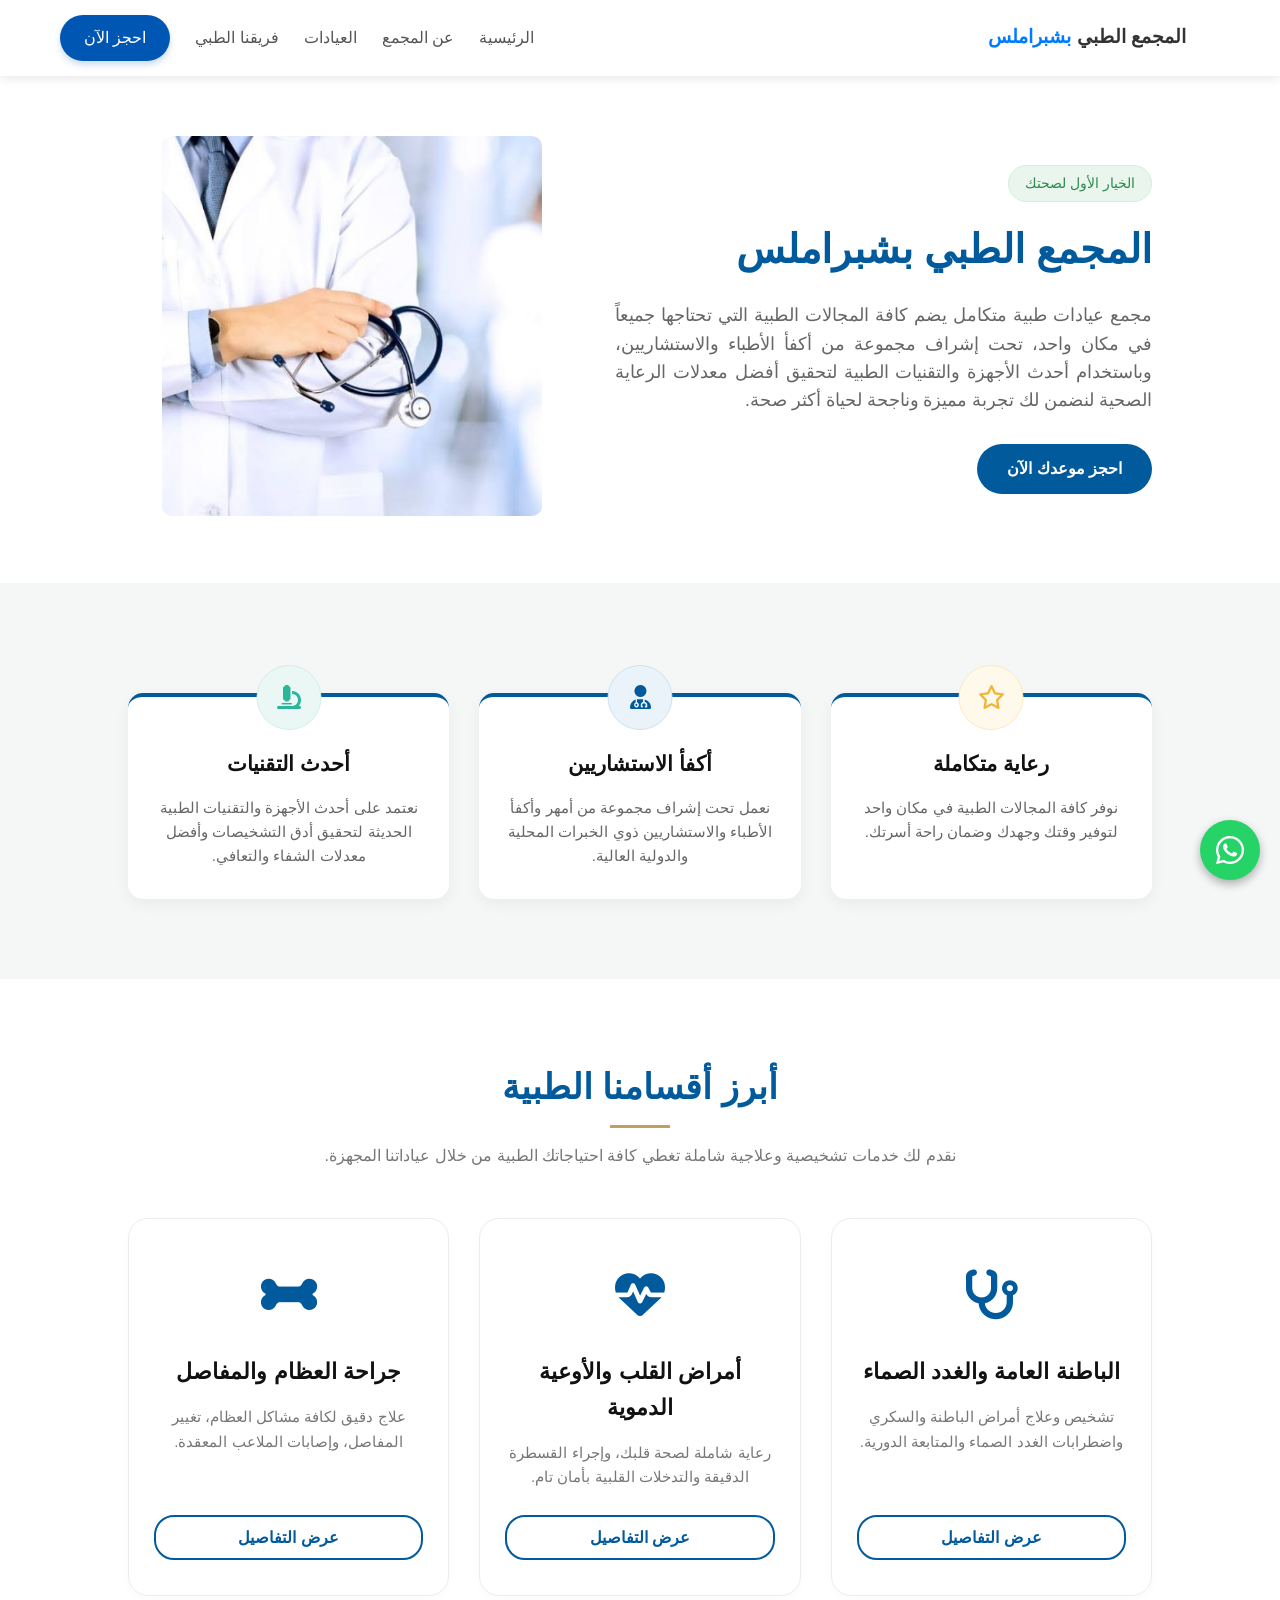
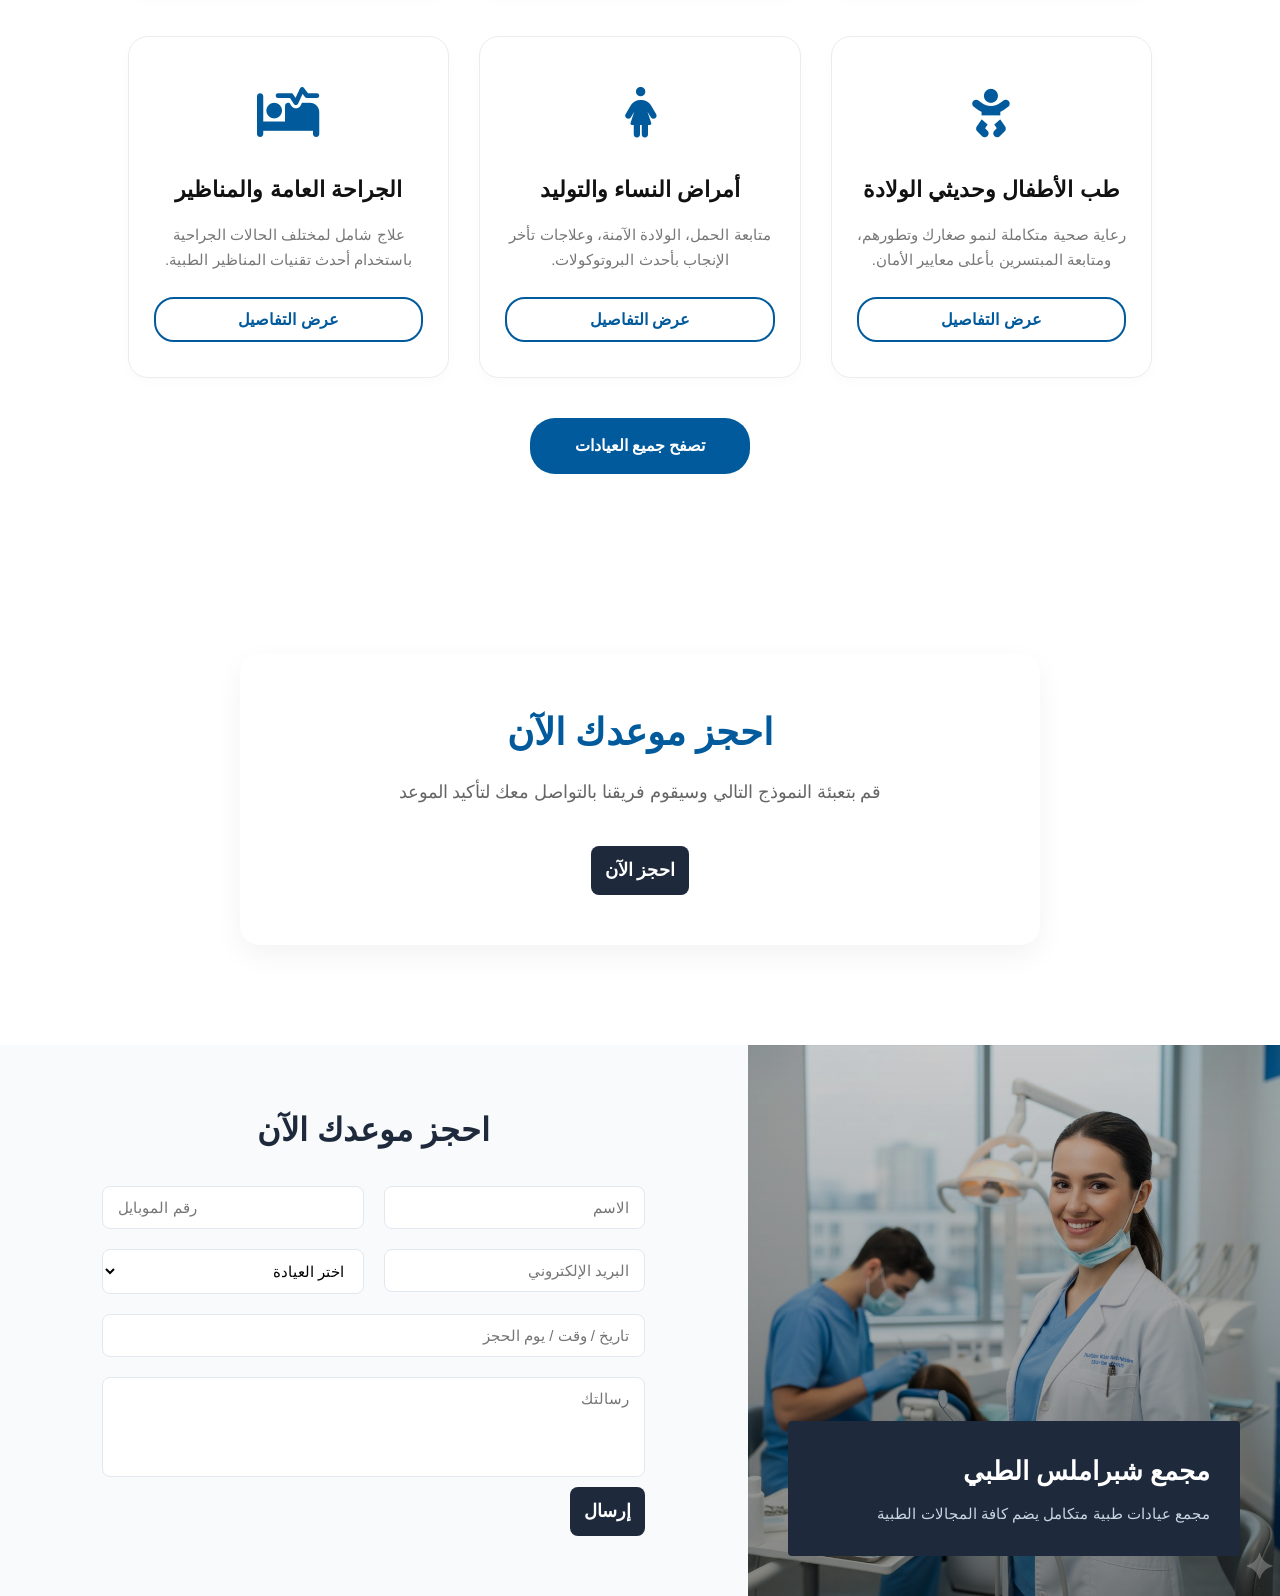
==== about the complex.html @ 9fb85fbf "Add files via upload" ====
<!DOCTYPE html>
<html lang="ar" dir="rtl">
<head>
    <meta charset="UTF-8">
    <meta name="viewport" content="width=device-width, initial-scale=1.0">
    <title>المجمع الطبي بشبراملس - الرعاية الطبيه</title>
    <!-- استدعاء خطوط مناسبة ومكتبة الأيقونات لتشغيل الـ Icons والدائرة الصغيرة -->
    <link rel="stylesheet" href="https://cdnjs.cloudflare.com/ajax/libs/font-awesome/6.4.0/css/all.min.css">
    <style>
        /* --- 1. التنسيقات العامة للموقع --- */
        * {
            box-sizing: border-box;
            margin: 0;
            padding: 0;
            font-family: 'Segoe UI', Tahoma, Geneva, Verdana, sans-serif;
        }
        body {
            background-color: #fcfcfc;
            color: #333;
            line-height: 1.6;
        }
        img {
            max-width: 100%;
            height: auto;
        }
        .btn-primary {
            background-color: #005a9c;
            color: white;
            padding: 12px 30px;
            border: none;
            border-radius: 25px;
            font-size: 1rem;
            font-weight: bold;
            cursor: pointer;
            text-decoration: none;
            display: inline-block;
            transition: 0.3s ease;
        }
        .btn-primary:hover {
            background-color: #004473;
        }

        /* --- زر الواتساب العائم الموجود بكل الصور --- */
        .whatsapp-float {
            position: fixed;
            bottom: 20px;
            right: 20px;
            background-color: #25d366;
            color: white;
            width: 60px;
            height: 60px;
            border-radius: 50%;
            display: flex;
            align-items: center;
            justify-content: center;
            font-size: 32px;
            box-shadow: 0 4px 10px rgba(0,0,0,0.3);
            z-index: 1000;
            text-decoration: none;
        }

        /* --- 2. قسم الهيدر / التعريف (Screenshot 2) --- */
        .hero-section {
            display: flex;
            align-items: center;
            justify-content: space-between;
            padding: 60px 10%;
            background-color: #ffffff;
            gap: 40px;
        }
        .hero-image {
            flex: 1;
            text-align: center;
        }
        .hero-image img {
            max-width: 85%;
            border-radius: 10px;
        }
        .hero-content {
            flex: 1.2;
        }
        .badge {
            background-color: #eaf6ed;
            color: #2d8a4e;
            padding: 6px 16px;
            border-radius: 20px;
            font-size: 0.9rem;
            display: inline-block;
            margin-bottom: 15px;
            border: 1px solid #d4eedb;
        }
        .hero-content h1 {
            color: #005a9c;
            font-size: 2.5rem;
            margin-bottom: 20px;
        }
        .hero-content p {
            color: #666;
            font-size: 1.1rem;
            margin-bottom: 30px;
            text-align: justify;
        }

        /* --- 3. قسم المميزات الثلاثة (Screenshot 3) --- */
        .features-section {
            display: flex;
            justify-content: space-between;
            gap: 30px;
            padding: 80px 10%;
            background-color: #f4f7f6;
        }
        .feature-card {
            background: #ffffff;
            border-top: 4px solid #005a9c;
            border-radius: 15px;
            padding: 50px 25px 30px 25px;
            text-align: center;
            flex: 1;
            position: relative;
            box-shadow: 0 5px 15px rgba(0,0,0,0.05);
            margin-top: 30px;
        }
        .feature-card .icon-box {
            width: 65px;
            height: 65px;
            background-color: #eaf3f9;
            border-radius: 50%;
            display: flex;
            align-items: center;
            justify-content: center;
            position: absolute;
            top: -32.5px;
            left: 50%;
            transform: translateX(-50%);
            border: 1px solid #d0e2f0;
        }
        .feature-card .icon-box i {
            font-size: 24px;
            color: #005a9c;
        }
        /* لتغيير لون الدائرة الخاصة بالأيقونة الوسطى واليسرى حسب الصورة */
        .feature-card.alt-icon .icon-box { background-color: #fff9eb; border-color: #ffe8bd; }
        .feature-card.alt-icon .icon-box i { color: #f1b434; }
        
        .feature-card.alt-icon2 .icon-box { background-color: #eaf7f5; border-color: #d1efea; }
        .feature-card.alt-icon2 .icon-box i { color: #2bb69b; }

        .feature-card h3 {
            margin-bottom: 15px;
            color: #111;
            font-size: 1.3rem;
        }
        .feature-card p {
            color: #666;
            font-size: 0.95rem;
        }

        /* --- 4. قسم أقسام العيادات المشترك (Screenshot 4 & 5) --- */
        .departments-section {
            padding: 80px 10%;
            text-align: center;
            background: #ffffff;
        }
        .section-header h2 {
            color: #005a9c;
            font-size: 2.2rem;
            margin-bottom: 15px;
            position: relative;
            display: inline-block;
        }
        .section-header h2::after {
            content: "";
            display: block;
            width: 60px;
            height: 3px;
            background-color: #bfa15f;
            margin: 10px auto 0 auto;
        }
        .section-header p {
            color: #777;
            margin-bottom: 50px;
        }
        .departments-grid {
            display: grid;
            grid-template-columns: repeat(3, 1fr);
            gap: 30px;
            margin-bottom: 40px;
        }
        .dept-card {
            background: #ffffff;
            border: 1px solid #ececec;
            border-radius: 20px;
            padding: 35px 25px;
            display: flex;
            flex-direction: column;
            align-items: center;
            justify-content: space-between;
            box-shadow: 0 4px 12px rgba(0,0,0,0.02);
            transition: 0.3s;
        }
        .dept-card:hover {
            transform: translateY(-5px);
            box-shadow: 0 8px 20px rgba(0,0,0,0.06);
        }
        .dept-card.gold-border {
            border-color: #bfa15f;
        }
        .dept-icon {
            width: 80px;
            height: 80px;
            margin-bottom: 20px;
            display: flex;
            align-items: center;
            justify-content: center;
        }
        .dept-icon i {
            font-size: 50px;
            color: #005a9c;
        }
        .dept-card h4 {
            font-size: 1.4rem;
            color: #111;
            margin-bottom: 15px;
        }
        .dept-card p {
            color: #777;
            font-size: 0.95rem;
            margin-bottom: 25px;
            flex-grow: 1;
        }
        .btn-outline {
            border: 2px solid #005a9c;
            color: #005a9c;
            padding: 8px 25px;
            border-radius: 20px;
            text-decoration: none;
            font-weight: bold;
            width: 100%;
            transition: 0.3s;
        }
        .btn-outline:hover {
            background-color: #005a9c;
            color: #fff;
        }

        /* --- 5. قسم بنر "احجز موعدك الآن" (Screenshot 6) --- */
        .cta-banner {
            background-image: linear-gradient(rgba(255,255,255,0.9), rgba(255,255,255,0.9)), url('https://via.placeholder.com/1920x600'); /* يمكن استبدالها بخلفية العيادة */
            background-size: cover;
            background-position: center;
            padding: 100px 10%;
            display: flex;
            justify-content: center;
        }
        .cta-box {
            background: white;
            padding: 50px 80px;
            border-radius: 20px;
            box-shadow: 0 10px 30px rgba(0,0,0,0.05);
            text-align: center;
            max-width: 800px;
            width: 100%;
        }
        .cta-box h2 {
            color: #005a9c;
            font-size: 2.3rem;
            margin-bottom: 15px;
        }
        .cta-box p {
            color: #666;
            margin-bottom: 30px;
            font-size: 1.1rem;
        }

        /* --- 6. قسم الفورم وحجز الموعد (Screenshot 7) --- */
        .booking-section {
            display: flex;
            background-color: #f8fafc;
            min-height: 550px;
        }
        .booking-info-side {
            flex: 1;
            background-image: linear-gradient(rgba(0,0,0,0.2), rgba(0,0,0,0.4)), url('doctor.jpeg'); /* صوره الدكتورة بالأشعة */
            background-size: cover;
            background-position: center;
            position: relative;
            display: flex;
            align-items: flex-end;
            padding: 40px;
        }
        .info-overlay-card {
            background-color: #1e293b;
            color: white;
            padding: 30px;
            width: 100%;
            border-radius: 4px;
        }
        .info-overlay-card h3 {
            font-size: 1.6rem;
            margin-bottom: 10px;
        }
        .info-overlay-card p {
            color: #cbd5e1;
            font-size: 0.95rem;
        }
        .booking-form-side {
            flex: 1.2;
            padding: 60px 8%;
            display: flex;
            flex-direction: column;
            justify-content: center;
        }
        .booking-form-side h2 {
            color: #1e293b;
            font-size: 2rem;
            margin-bottom: 30px;
            text-align: center;
        }
        .form-grid {
            display: grid;
            grid-template-columns: repeat(2, 1fr);
            gap: 20px;
        }
        .form-group {
            display: flex;
            flex-direction: column;
        }
        .form-group.full-width {
            grid-column: span 2;
        }
        .form-group input, .form-group select, .form-group textarea {
            padding: 12px 15px;
            border: 1px solid #e2e8f0;
            border-radius: 8px;
            background-color: #fff;
            font-size: 0.95rem;
            outline: none;
        }
        .form-group textarea {
            resize: none;
            height: 100px;
        }
        .btn-submit {
            background-color: #1e293b;
            color: white;
            padding: 14px;
            border: none;
            border-radius: 8px;
            font-size: 1.1rem;
            cursor: pointer;
            margin-top: 10px;
            font-weight: bold;
            transition: 0.3s;
        }
        .btn-submit:disabled {
            background-color: #64748b;
            cursor: not-allowed;
        }
        .btn-submit:hover:not(:disabled) {
            background-color: #0f172a;
        }

        /* متوافق مع الشاشات الصغيرة والموبايل */
        @media (max-width: 992px) {
            .hero-section, .features-section, .booking-section { flex-direction: column; }
            .departments-grid { grid-template-columns: repeat(2, 1fr); }
            .form-grid { grid-template-columns: 1fr; }
            .form-group.full-width { grid-column: span 1; }
        }
        @media (max-width: 768px) {
            .departments-grid { grid-template-columns: 1fr; }
            .cta-box { padding: 30px 20px; }
        }
    </style>
</head>
<body>
    <style>
    html, body {
        margin: 0 !important;
        padding: 0 !important;
    }
    .home-container1 {
        padding-top: 0px !important;
        margin-top: 0px !important;
    }
    .custom-nav-container {
        width: 100%;
        background-color: #ffffff;
        box-shadow: 0 2px 10px rgba(0,0,0,0.1);
        position: relative;
        z-index: 9999;
        margin: 0;
        padding: 0;
        direction: rtl;
        font-family: 'Segoe UI', Tahoma, Geneva, Verdana, sans-serif;
    }
    .custom-nav-wrapper {
        max-width: 1200px;
        margin: 0 auto;
        display: flex;
        justify-content: space-between;
        align-items: center;
        padding: 15px 20px;
    }
    .custom-nav-brand {
        display: flex;
        align-items: center;
        gap: 10px;
        text-decoration: none;
        color: #333333;
    }
    .custom-nav-logo-icon {
        color: #007bff;
        display: flex;
        align-items: center;
    }
    .custom-nav-brand-text {
        font-size: 1.2rem;
        font-weight: bold;
    }
    .custom-nav-brand-text span {
        color: #007bff;
    }
    .custom-nav-links {
        display: flex;
        align-items: center;
        gap: 25px;
    }
    .custom-nav-links a {
        text-decoration: none;
        color: #555555;
        font-weight: 500;
        transition: color 0.3s ease;
        font-size: 1rem;
    }
    .custom-nav-links a:hover {
        color: #007bff;
    }
    .custom-nav-btn {
        background-color: #0056b3;
        color: #ffffff !important;
        padding: 10px 24px;
        border-radius: 50px;
        font-weight: bold;
        transition: background-color 0.3s ease, transform 0.2s ease;
        display: inline-block;
        box-shadow: 0 4px 6px rgba(0, 86, 179, 0.2);
    }
    .custom-nav-btn:hover {
        background-color: #004085;
        transform: translateY(-1px);
    }
    @media (max-width: 768px) {
        .custom-nav-links { gap: 15px; }
        .custom-nav-brand-text { font-size: 1rem; }
        .custom-nav-btn { padding: 8px 16px; font-size: 0.9rem; }
    }
</style>

<div class="custom-nav-container">
    <div class="custom-nav-wrapper">
        <a href="index.html" class="custom-nav-brand">
            <div class="custom-nav-logo-icon">
                <svg width="24" xmlns="http://www.w3.org/2000/svg" height="24" viewBox="0 0 24 24">
                    <path d="M21 21-15.005A2 2 0 0 1 4 19.2V2.803L6.572 5.402a2 2 0 0 0 2.732.732l-.873.138a2 2 0 0 0 .805 2.594L5.999 12l-2.427 1.402a2 2 0 0 0-.732 2.732l1.732 1.003l2.32a2 2 0 0 0 2.649.6L9 17.196V20a2 2 0 0 0 2 2h2l1.15-2a2 2 0 0 0 1.5-2.004l2.428 1.403a2 2 0 0 0 2.732-.732l1-1.732l1-1.732a2 2 0 0 0-.805-2.594L18 12l2.428-1.402a2 2 0 0 0 .732-2.732l-1-1.732l-1-1.732a2 2 0 0 0-2.649-.6L15 6.02V4n2 2a2 2 0 0 0 2-2z" fill="currentColor"></path>
                </svg>
            </div>
            <span class="custom-nav-brand-text">المجمع الطبي <span>بشبراملس</span></span>
        </a>

        <div class="custom-nav-links">
            <a href="index.html">الرئيسية</a>
            <a href="about the complex.html">عن المجمع</a>
            <a href="clinics.html">العيادات</a>
            <a href="emergency.html">فريقنا الطبي</a>
            <a href="about the complex.html#bookingForm" class="custom-nav-btn">احجز الآن</a>
        </div>
    </div>
</div>

    <!-- زر الواتساب العائم -->
    <a href="#" class="whatsapp-float">
        <i class="fab fa-whatsapp"></i>
    </a>

    <!-- ================= القسم الأول: الهيدر والتعريف ================= -->
    <section class="hero-section">
        <div class="hero-content">
            <span class="badge">الخيار الأول لصحتك</span>
            <h1>المجمع الطبي بشبراملس</h1>
            <p>مجمع عيادات طبية متكامل يضم كافة المجالات الطبية  التي تحتاجها جميعاً في مكان واحد، تحت إشراف مجموعة من أكفأ الأطباء والاستشاريين، وباستخدام أحدث الأجهزة والتقنيات الطبية لتحقيق أفضل معدلات الرعاية الصحية لنضمن لك تجربة مميزة وناجحة لحياة أكثر صحة.</p>
            <a href="about the complex.html#bookingForm" class="btn-primary">احجز موعدك الآن</a>
        </div>
        <div class="hero-image">
            <!-- يمكنك استبدال رابط السورس بملف لوجو العيادة الذهبي الخاص بكِ -->
            <img src="images.jpeg.html" alt="شعار عيادات مصر الحديثة">
        </div>
    </section>


    <!-- ================= القسم الثاني: المميزات الثلاثة ================= -->
    <section class="features-section">
        <!-- الكارت الأول -->
        <div class="feature-card alt-icon">
            <div class="icon-box">
                <i class="far fa-star"></i>
            </div>
            <h3>رعاية متكاملة</h3>
            <p>نوفر كافة المجالات الطبية  في مكان واحد لتوفير وقتك وجهدك وضمان راحة أسرتك.</p>
        </div>

        <!-- الكارت الثاني -->
        <div class="feature-card">
            <div class="icon-box">
                <i class="fas fa-user-md"></i>
            </div>
            <h3>أكفأ الاستشاريين</h3>
            <p>نعمل تحت إشراف مجموعة من أمهر وأكفأ الأطباء والاستشاريين ذوي الخبرات المحلية والدولية العالية.</p>
        </div>

        <!-- الكارت الثالث -->
        <div class="feature-card alt-icon2">
            <div class="icon-box">
                <i class="fas fa-microscope"></i>
            </div>
            <h3>أحدث التقنيات</h3>
            <p>نعتمد على أحدث الأجهزة والتقنيات الطبية الحديثة لتحقيق أدق التشخيصات وأفضل معدلات الشفاء والتعافي.</p>
        </div>
    </section>


    <!-- ================= القسم الثالث: أبرز أقسامنا الطبية ================= -->
    <section class="departments-section">
        <div class="section-header">
            <h2>أبرز أقسامنا الطبية</h2>
            <p>نقدم لك خدمات تشخيصية وعلاجية شاملة تغطي كافة احتياجاتك الطبية من خلال عياداتنا المجهزة.</p>
        </div>

        <!-- شبكة العيادات: الصف الأول -->
        <div class="departments-grid">
            <div class="dept-card">
                <div class="dept-icon"><i class="fas fa-stethoscope"></i></div>
                <h4>الباطنة العامة والغدد الصماء</h4>
                <p>تشخيص وعلاج أمراض الباطنة والسكري واضطرابات الغدد الصماء والمتابعة الدورية.</p>
                <a href="#" class="btn-outline">عرض التفاصيل</a>
            </div>

            <div class="dept-card">
                <div class="dept-icon"><i class="fas fa-heartbeat"></i></div>
                <h4>أمراض القلب والأوعية الدموية</h4>
                <p>رعاية شاملة لصحة قلبك، وإجراء القسطرة الدقيقة والتدخلات القلبية بأمان تام.</p>
                <a href="#" class="btn-outline">عرض التفاصيل</a>
            </div>

            <div class="dept-card">
                <div class="dept-icon"><i class="fas fa-bone"></i></div>
                <h4>جراحة العظام والمفاصل</h4>
                <p>علاج دقيق لكافة مشاكل العظام، تغيير المفاصل، وإصابات الملاعب المعقدة.</p>
                <a href="#" class="btn-outline">عرض التفاصيل</a>
            </div>
        </div>

        <!-- شبكة العيادات: الصف الثاني -->
        <div class="departments-grid">
            <div class="dept-card"> <!-- الكارد المميز ببرواز ذهبي كما بالصورة -->
                <div class="dept-icon"><i class="fas fa-baby"></i></div>
                <h4>طب الأطفال وحديثي الولادة</h4>
                <p>رعاية صحية متكاملة لنمو صغارك وتطورهم، ومتابعة المبتسرين بأعلى معايير الأمان.</p>
                <a href="#" class="btn-outline">عرض التفاصيل</a>
            </div>

            <div class="dept-card">
                <div class="dept-icon"><i class="fas fa-female"></i></div>
                <h4>أمراض النساء والتوليد</h4>
                <p>متابعة الحمل، الولادة الآمنة، وعلاجات تأخر الإنجاب بأحدث البروتوكولات.</p>
                <a href="#" class="btn-outline">عرض التفاصيل</a>
            </div>

            <div class="dept-card">
                <div class="dept-icon"><i class="fas fa-procedures"></i></div>
                <h4>الجراحة العامة والمناظير</h4>
                <p>علاج شامل لمختلف الحالات الجراحية باستخدام أحدث تقنيات المناظير الطبية.</p>
                <a href="#" class="btn-outline">عرض التفاصيل</a>
            </div>
        </div>

        <div style="margin-top: 40px;">
            <a href="#" class="btn-primary" style="padding: 15px 45px;">تصفح جميع العيادات</a>
        </div>
    </section>


    <!-- ================= القسم الرابع: بنر الحجز السريع ================= -->
    <section class="cta-banner">
        <div class="cta-box">
            <h2>احجز موعدك الآن</h2>
            <p>قم بتعبئة النموذج التالي وسيقوم فريقنا بالتواصل معك لتأكيد الموعد</p>
            <a href="about the complex.html#bookingForm">
                <button type="submit" id="submitBtn" class="btn-submit">احجز الآن</button>
            </a>
        </div>
    </section>


    <!-- ================= القسم الخامس: نموذج الحجز والفورم ================= -->
    <section class="booking-section">
        <!-- الجانب الأيمن: الصورة والبنر الغامق -->
        <div class="booking-info-side">
            <div class="info-overlay-card">
                <h3>مجمع شبراملس الطبي</h3>
                <p>مجمع عيادات طبية متكامل يضم كافة المجالات الطبية</p>
            </div>
        </div>

        <!-- الجانب الأيسر: الفورم -->
        <div class="booking-form-side">
            <h2>احجز موعدك الآن</h2>
            <form id="bookingForm">
                <div class="form-grid">
                    <div class="form-group">
                        <input type="text" id="clientName" placeholder="الاسم" required >
                    </div>
                    <div class="form-group">
                        <input type="tel" id="clientPhone" placeholder="رقم الموبايل" required>
                    </div>
                    <div class="form-group">
                        <input type="email" id="clientEmail" placeholder="البريد الإلكتروني">
                    </div>
                    <div class="form-group">
                        <select id="clinicType" required>
                            <option value="" disabled selected>اختر العيادة</option>
                            <option value="عيادة المناظير">عيادة المناظير</option>
                            <option value="عيادة الباطنة">عيادة الباطنة</option>
                            <option value="عيادة الأطفال">عيادة الأطفال</option>
                            <option value="عيادة العظام">عيادة العظام</option>
                        </select>
                    </div>
                    <div class="form-group full-width">
                        <input type="text" id="bookingTime" placeholder="تاريخ / وقت / يوم الحجز">
                    </div>
                    <div class="form-group full-width">
                        <textarea id="clientMessage" placeholder="رسالتك"></textarea>
                    </div>
                </div>
                <button type="submit" id="submitBtn" class="btn-submit">إرسال</button>
            </form>
        </div>
    </section>

    <!-- الـ JavaScript الخاص بعملية الربط بالإكسل -->
    <script>
        const form = document.querySelector('#bookingForm');
        const submitBtn = document.querySelector('#submitBtn');

        form.addEventListener('submit', (e) => {
            e.preventDefault();
            
            // تغيير نص الزر وتأمين العملية أثناء الإرسال
            submitBtn.textContent = 'جاري الإرسال...';
            submitBtn.disabled = true;

            // تجميع البيانات من الحقول
            const formData = {
                name: document.querySelector('#clientName').value,
                phone: document.querySelector('#clientPhone').value,
                email: document.querySelector('#clientEmail').value || 'لا يوجد',
                clinic: document.querySelector('#clinicType').value,
                time: document.querySelector('#bookingTime').value || 'لم يحدد',
                message: document.querySelector('#clientMessage').value || 'لا يوجد'
            };

            // الروابط البرمجية لـ Google Apps Script
            // ضَع رابط السكربت الخاص بك هنا بين علامتي التنصيص
            const scriptURL = "https://script.google.com/macros/s/AKfycbxXAn3UmpLtiTwHdvDSU8xTrVRRFjRXR9n3rdMg-wmHgrN2ojAiKQBW8cKD6nmHCdiwhg/exec"
            fetch(scriptURL, {
                method: 'POST',
                mode: 'no-cors', // لتفادي مشاكل الـ CORS في المتصفحات
                headers: {
                    'Content-Type': 'application/json'
                },
                body: JSON.stringify(formData)
            })
            .then(() => {
                alert('تم تسجيل طلب الحجز الخاص بك بنجاح! سيتواصل معك فريقنا قريباً.');
                form.reset(); // إفراغ الحقول بعد النجاح
            })
            .catch(error => {
                console.error('Error!', error.message);
                alert('حدث خطأ أثناء الإرسال، يرجى المحاولة مرة أخرى.');
            })
            .finally(() => {
                // إعادة الزر لوضعه الطبيعي
                submitBtn.textContent = 'إرسال';
                submitBtn.disabled = false;
            });
        });
    </script>

</body>
</html>
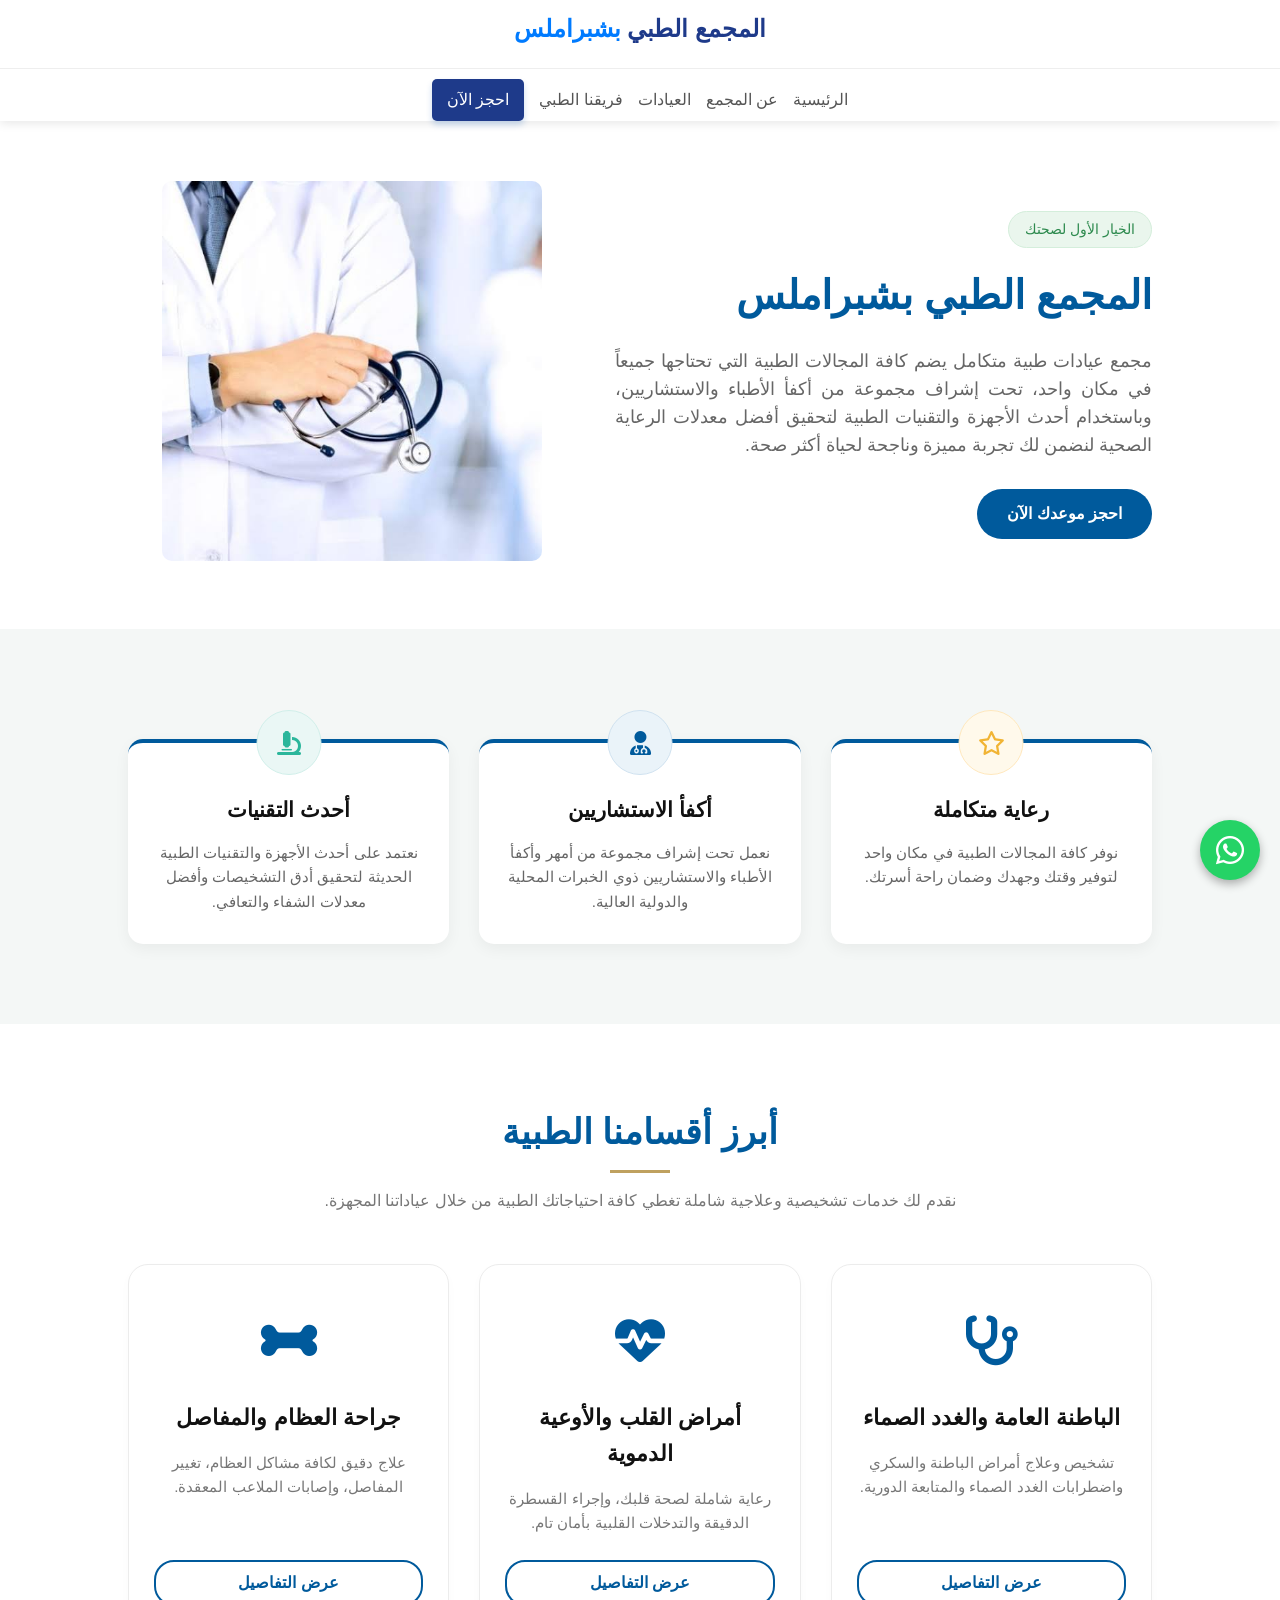
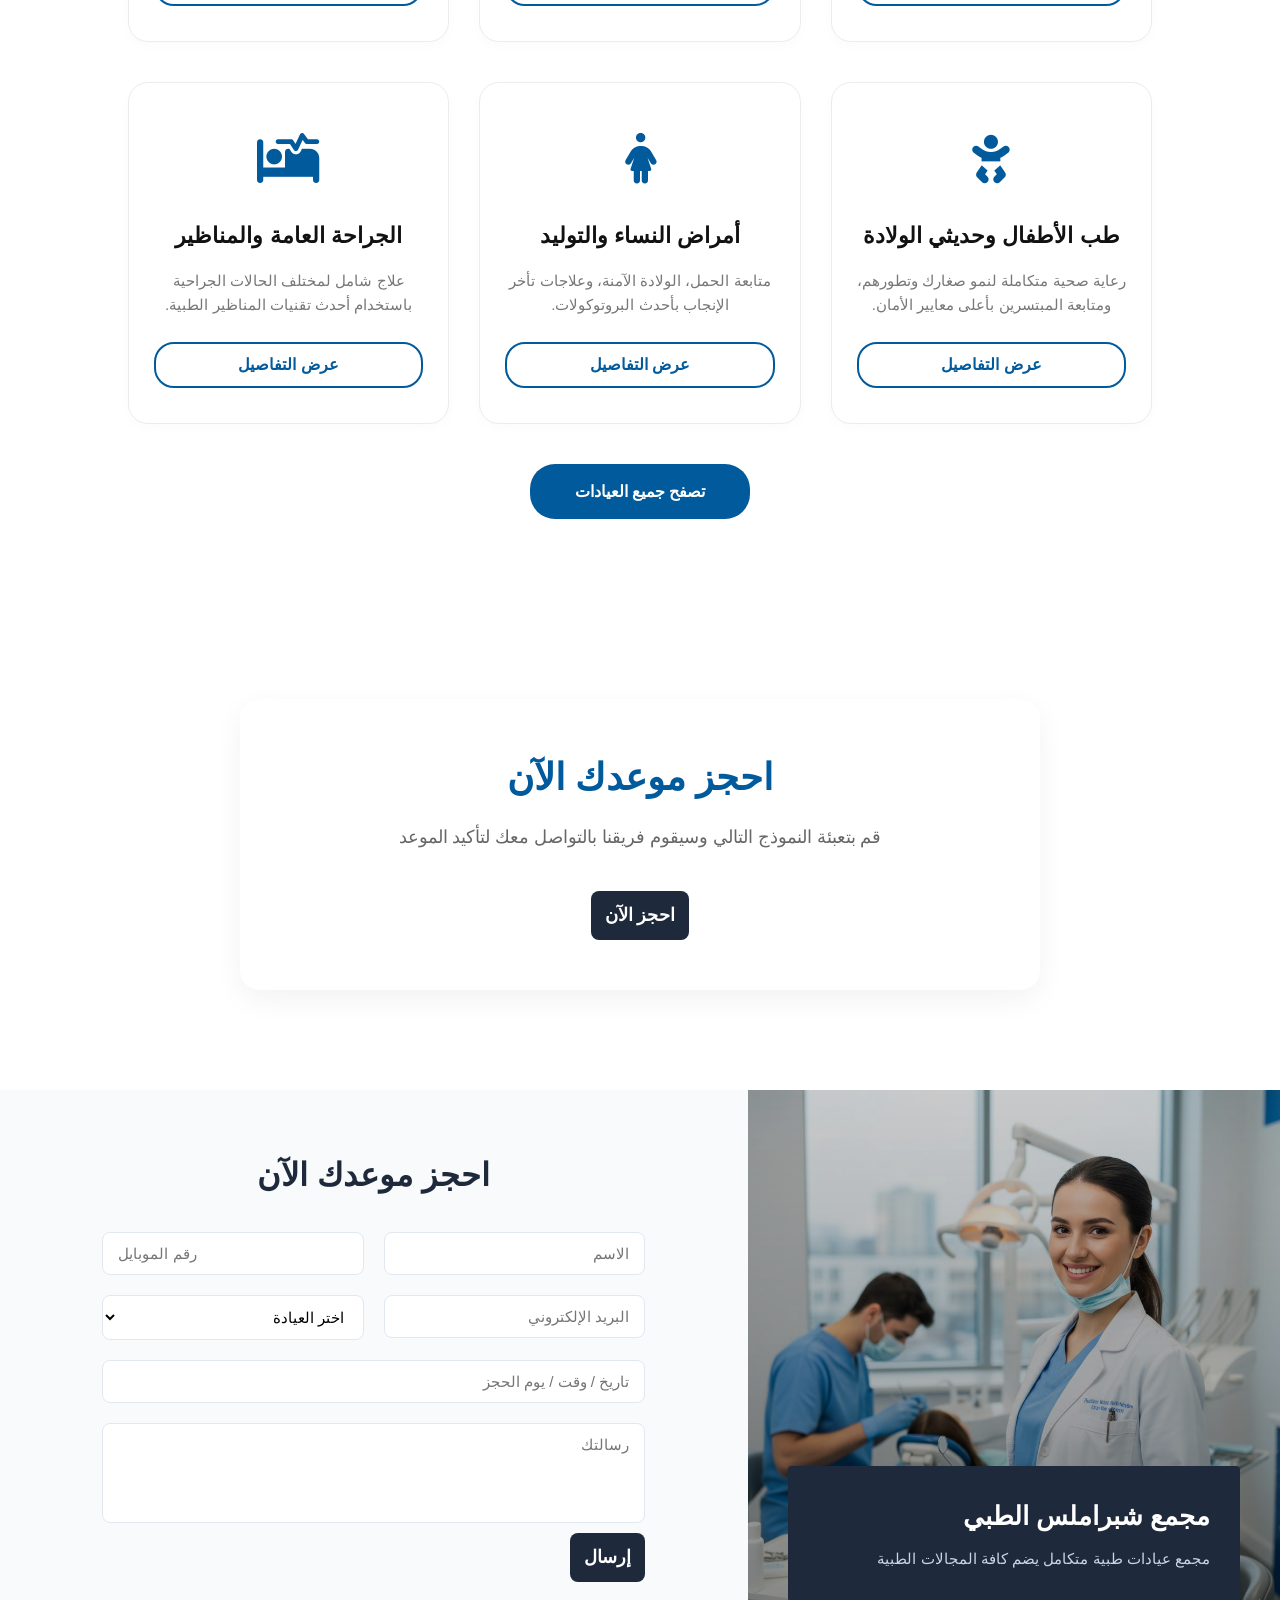
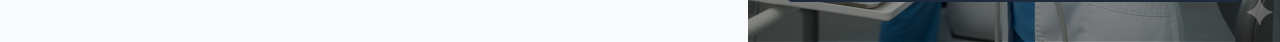
==== commit 3d3b1f10: "Add files via upload" ====
--- a/about the complex.html
+++ b/about the complex.html
@@ -458,24 +458,22 @@
 </style>
 
 <div class="custom-nav-container">
-    <div class="custom-nav-wrapper">
-        <a href="index.html" class="custom-nav-brand">
-            <div class="custom-nav-logo-icon">
-                <svg width="24" xmlns="http://www.w3.org/2000/svg" height="24" viewBox="0 0 24 24">
-                    <path d="M21 21-15.005A2 2 0 0 1 4 19.2V2.803L6.572 5.402a2 2 0 0 0 2.732.732l-.873.138a2 2 0 0 0 .805 2.594L5.999 12l-2.427 1.402a2 2 0 0 0-.732 2.732l1.732 1.003l2.32a2 2 0 0 0 2.649.6L9 17.196V20a2 2 0 0 0 2 2h2l1.15-2a2 2 0 0 0 1.5-2.004l2.428 1.403a2 2 0 0 0 2.732-.732l1-1.732l1-1.732a2 2 0 0 0-.805-2.594L18 12l2.428-1.402a2 2 0 0 0 .732-2.732l-1-1.732l-1-1.732a2 2 0 0 0-2.649-.6L15 6.02V4n2 2a2 2 0 0 0 2-2z" fill="currentColor"></path>
-                </svg>
-            </div>
-            <span class="custom-nav-brand-text">المجمع الطبي <span>بشبراملس</span></span>
+    <div class="nav-top-row" style="text-align: center; width: 100%; padding: 10px 0;">
+        <a href="index.html" class="custom-nav-brand" style="display: block; text-decoration: none;">
+            <span class="custom-nav-brand-text" style="font-size: 24px; font-weight: bold; color: #1e3a8a;">
+                المجمع الطبي <span>بشبراملس</span>
+            </span>
         </a>
-
-        <div class="custom-nav-links">
-            <a href="index.html">الرئيسية</a>
-            <a href="about the complex.html">عن المجمع</a>
-            <a href="clinics.html">العيادات</a>
-            <a href="emergency.html">فريقنا الطبي</a>
-            <a href="about the complex.html#bookingForm" class="custom-nav-btn">احجز الآن</a>
-        </div>
     </div>
+
+    <hr style="border: 0; border-top: 1px solid #eee; margin: 10px 0;"> <div class="custom-nav-links" style="display: flex; flex-wrap: wrap; justify-content: center; gap: 15px; align-items: center; width: 100%;">
+        <a href="index.html">الرئيسية</a>
+        <a href="about the complex.html">عن المجمع</a>
+        <a href="clinics.html">العيادات</a>
+        <a href="emergency.html">فريقنا الطبي</a>
+        <a href="about the complex.html#bookingForm" class="custom-nav-btn" style="background-color: #1e3a8a; color: white; padding: 8px 15px; border-radius: 5px; text-decoration: none;">احجز الآن</a>
+    </div>
+</div>
 </div>
 
     <!-- زر الواتساب العائم -->
